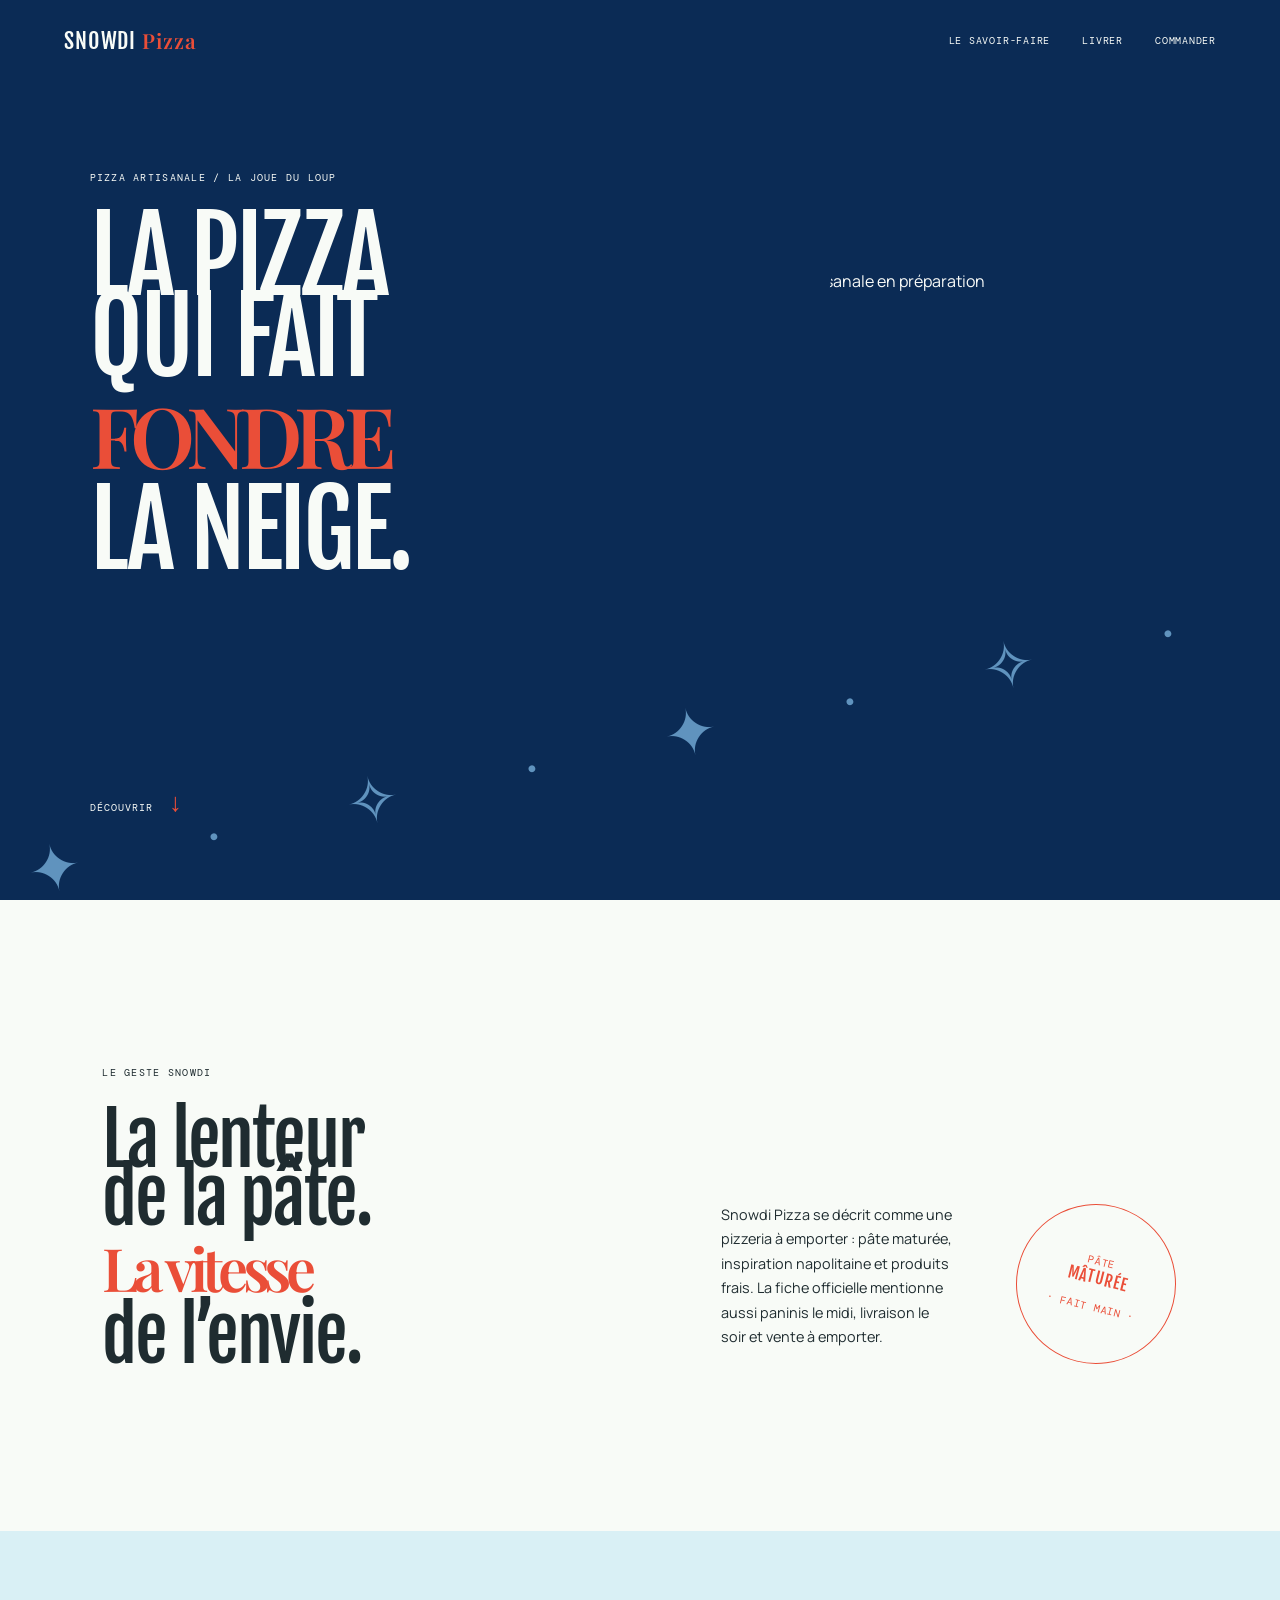
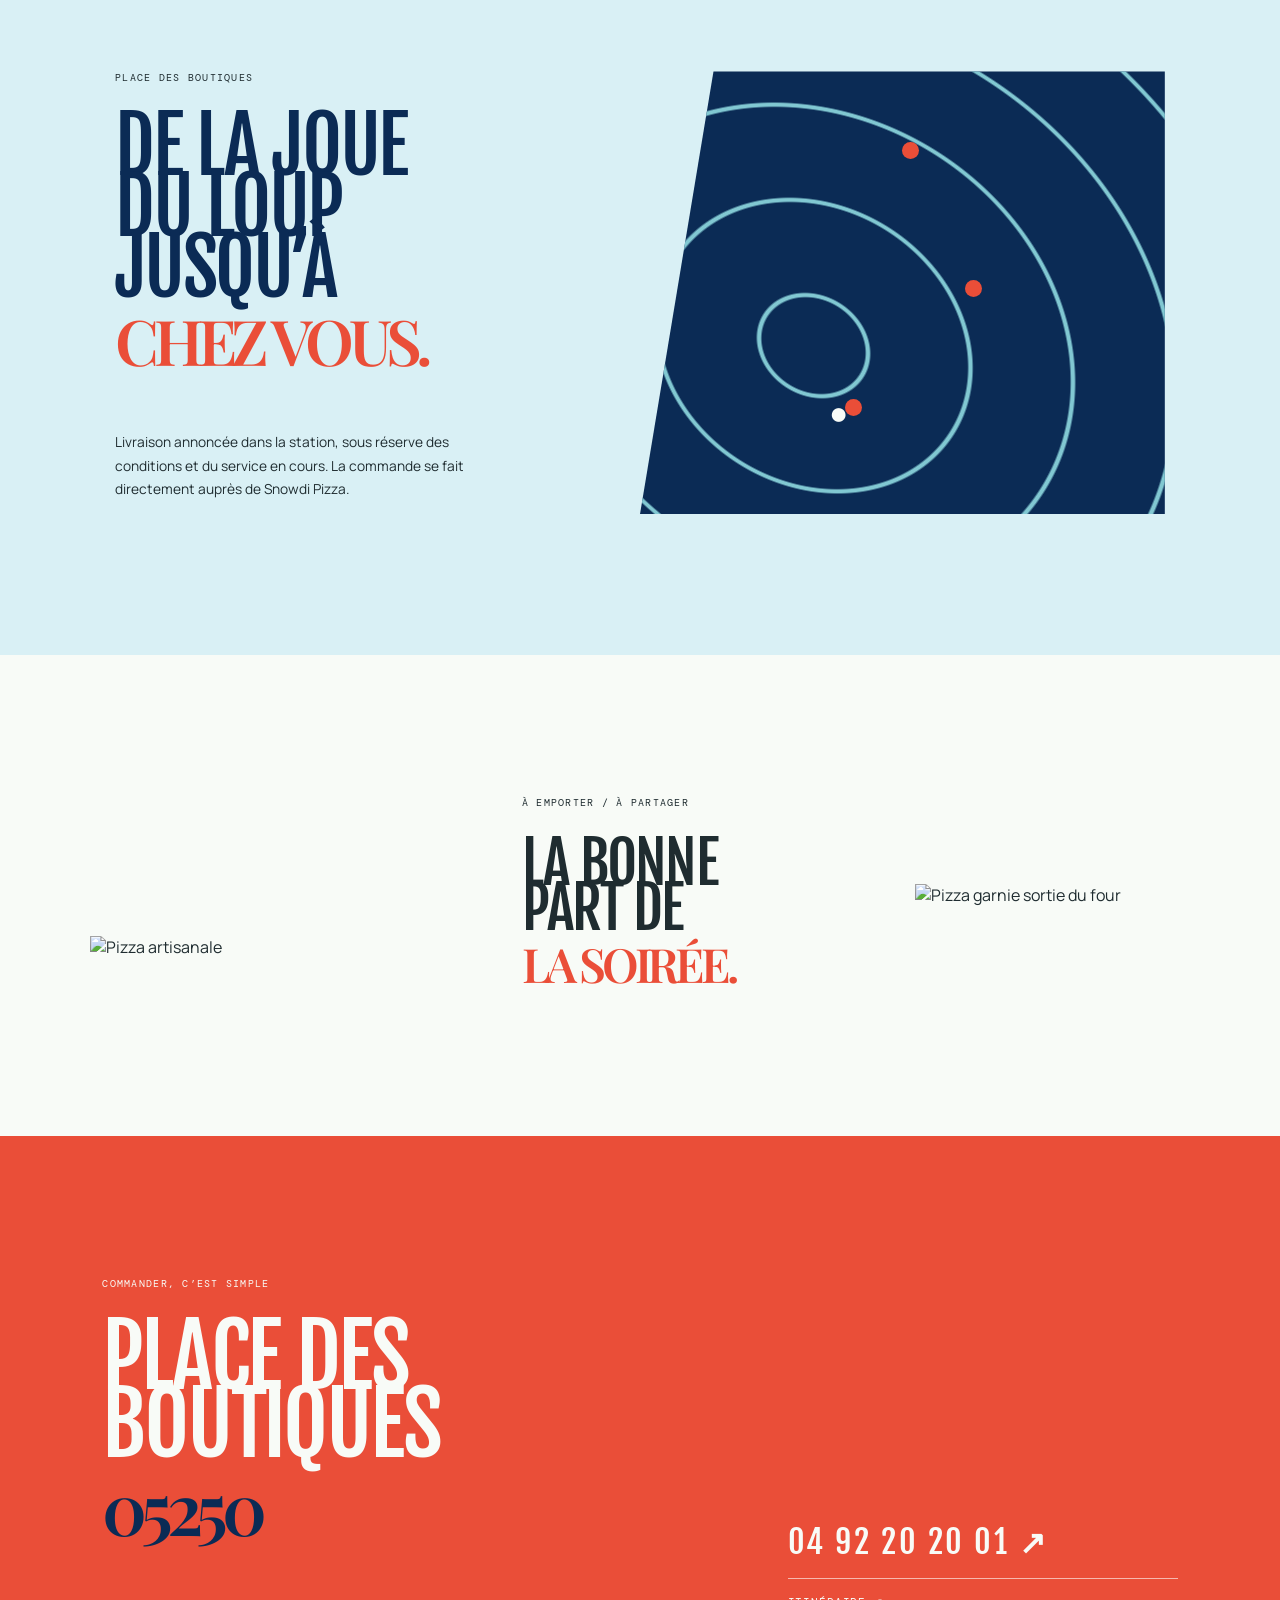
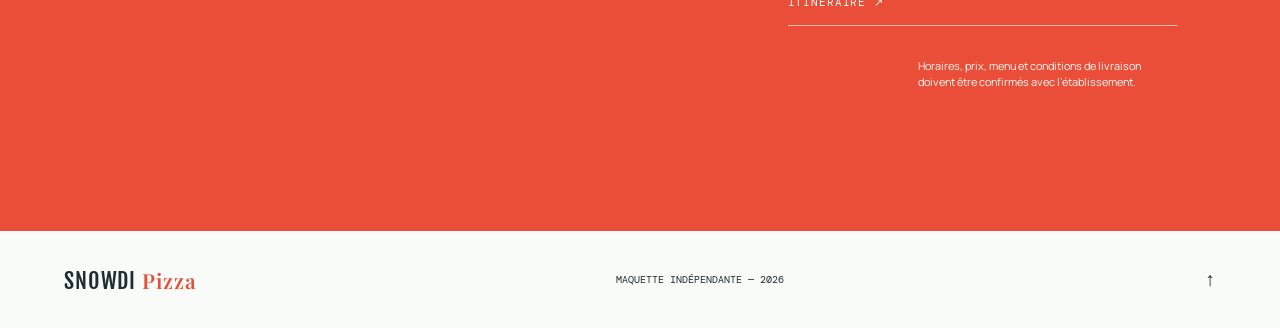
==== index.html @ 5d1d024e "feat: publish Snowdi Pizza independent showcase" ====
<!doctype html><html lang="fr"><head><meta charset="utf-8"><meta name="viewport" content="width=device-width,initial-scale=1"><meta name="description" content="Maquette indépendante Snowdi Pizza, La Joue du Loup."><title>Snowdi Pizza — La Joue du Loup</title><link rel="preconnect" href="https://images.unsplash.com"><link rel="preconnect" href="https://fonts.googleapis.com"><link rel="preconnect" href="https://fonts.gstatic.com" crossorigin><link href="https://fonts.googleapis.com/css2?family=DM+Mono&family=Fjalla+One&family=Manrope:wght@400;600;800&family=Playfair+Display:ital,wght@0,500;1,600&display=swap" rel="stylesheet"><link rel="stylesheet" href="style.css"></head><body><header><a class="logo" href="#top">SNOWDI <i>Pizza</i></a><button aria-controls="nav" aria-expanded="false">☰</button><nav id="nav"><a href="#savoir">Le savoir-faire</a><a href="#livrer">Livrer</a><a href="#contact">Commander</a></nav></header><main id="top"><section class="hero"><div class="snowflakes" aria-hidden="true">✦　·　✧　·　✦　·　✧　·　✦</div><p class="tag">PIZZA ARTISANALE / LA JOUE DU LOUP</p><h1>LA PIZZA<br>QUI FAIT<br><em>FONDRE</em><br>LA NEIGE.</h1><figure><img src="https://images.unsplash.com/photo-1579751626657-72bc17010498?auto=format&fit=crop&w=1500&q=85" alt="Pizza artisanale en préparation" fetchpriority="high"></figure><a href="#savoir">Découvrir <b>↓</b></a></section><section id="savoir" class="craft"><div><p class="tag">LE GESTE SNOWDI</p><h2>La lenteur<br>de la pâte.<br><em>La vitesse</em><br>de l’envie.</h2></div><p>Snowdi Pizza se décrit comme une pizzeria à emporter : pâte maturée, inspiration napolitaine et produits frais. La fiche officielle mentionne aussi paninis le midi, livraison le soir et vente à emporter.</p><div class="stamp">PÂTE<br><b>MÂTURÉE</b><br>· FAIT MAIN ·</div></section><section id="livrer" class="route"><div class="route-copy"><p class="tag">PLACE DES BOUTIQUES</p><h2>DE LA JOUE<br>DU LOUP<br>JUSQU’À<br><em>CHEZ VOUS.</em></h2><p>Livraison annoncée dans la station, sous réserve des conditions et du service en cours. La commande se fait directement auprès de Snowdi Pizza.</p></div><div class="route-lines" aria-hidden="true"><i></i><i></i><i></i><span>●</span></div></section><section class="gallery"><figure><img src="https://images.unsplash.com/photo-1513104890138-7c749659a591?auto=format&fit=crop&w=1200&q=80" alt="Pizza artisanale" loading="lazy"></figure><div><p class="tag">À EMPORTER / À PARTAGER</p><h2>LA BONNE<br>PART DE<br><em>LA SOIRÉE.</em></h2></div><figure><img src="https://images.unsplash.com/photo-1574071318508-1cdbab80d002?auto=format&fit=crop&w=1000&q=80" alt="Pizza garnie sortie du four" loading="lazy"></figure></section><section id="contact" class="contact"><p class="tag">COMMANDER, C’EST SIMPLE</p><h2>PLACE DES<br>BOUTIQUES<br><em>05250</em></h2><a href="tel:+33492202001">04 92 20 20 01 <b>↗</b></a><a href="https://maps.google.com/?q=Snowdi+Pizza+La+Joue+du+Loup" target="_blank" rel="noopener">Itinéraire ↗</a><p class="note">Horaires, prix, menu et conditions de livraison doivent être confirmés avec l’établissement.</p></section></main><footer><a class="logo" href="#top">SNOWDI <i>Pizza</i></a><p>MAQUETTE INDÉPENDANTE — 2026</p><a href="#top">↑</a></footer><script src="app.js"></script></body></html>
---- style.css ----
:root{--blue:#0b2b55;--ice:#d9f0f5;--white:#f8fbf7;--tomato:#ea4e38;--ink:#1f2c30}*{box-sizing:border-box}html{scroll-behavior:smooth}body{margin:0;background:var(--white);color:var(--ink);font-family:Manrope,sans-serif;overflow-x:hidden}header{position:absolute;z-index:2;width:100%;height:80px;padding:0 5vw;display:flex;justify-content:space-between;align-items:center;color:var(--white)}.logo{font:400 1.35rem Fjalla One,sans-serif;letter-spacing:.04em;text-decoration:none;color:inherit}.logo i{font:600 1.3rem Playfair Display,serif;color:var(--tomato)}nav{display:flex;gap:2rem}nav a{color:inherit;text-decoration:none;font:.61rem "DM Mono",monospace;text-transform:uppercase;letter-spacing:.08em}header button{display:none}.hero{background:var(--blue);color:var(--white);height:100vh;min-height:720px;padding:19vh 7vw;position:relative;overflow:hidden}.tag{font:.61rem "DM Mono",monospace;letter-spacing:.13em;text-transform:uppercase;margin:0 0 2rem}.hero h1,.craft h2,.route h2,.gallery h2,.contact h2{font:400 clamp(3.7rem,8vw,9rem)/.79 Fjalla One,sans-serif;letter-spacing:-.03em;margin:0}.hero h1 em,.craft h2 em,.route h2 em,.gallery h2 em,.contact h2 em{font:600 .82em Playfair Display,serif;color:var(--tomato);letter-spacing:-.09em}.hero figure{position:absolute;right:5vw;bottom:0;margin:0;width:37%;height:70%;clip-path:polygon(19% 0,100% 0,100% 100%,0 100%)}.hero img{height:100%;width:100%;object-fit:cover;filter:saturate(.65)}.hero>a{position:absolute;bottom:9vh;color:var(--white);text-decoration:none;text-transform:uppercase;font:.63rem "DM Mono",monospace;letter-spacing:.1em}.hero>a b{color:var(--tomato);font-size:1.6rem;margin-left:.5rem}.snowflakes{position:absolute;bottom:14%;left:1%;font-size:4rem;letter-spacing:2rem;color:#6093be;white-space:nowrap;transform:rotate(-12deg)}.craft{padding:13vw 8vw;display:grid;grid-template-columns:1.2fr .5fr .35fr;gap:5vw}.craft h2{font-size:clamp(3.4rem,5.7vw,6.3rem)}.craft>p{align-self:end;line-height:1.7;font-size:.9rem}.stamp{border:1px solid var(--tomato);width:160px;height:160px;border-radius:50%;display:grid;place-content:center;text-align:center;color:var(--tomato);font:.65rem "DM Mono",monospace;letter-spacing:.09em;transform:rotate(14deg);align-self:end}.stamp b{font:1rem Fjalla One,sans-serif}.route{padding:11vw 9vw;background:var(--ice);display:grid;grid-template-columns:1fr 1fr;min-height:700px}.route h2{font-size:clamp(3.4rem,6vw,6.8rem);color:var(--blue)}.route-copy>p:last-child{max-width:360px;line-height:1.7;font-size:.86rem;margin-top:3rem}.route-lines{position:relative;background:var(--blue);clip-path:polygon(14% 0,100% 0,100% 100%,0 100%);overflow:hidden}.route-lines:before{content:"";position:absolute;width:180%;height:180%;left:-57%;top:-28%;background:repeating-radial-gradient(ellipse at center,transparent 0 8%,#81c8d2 8.3% 8.7%,transparent 9% 16%);transform:rotate(32deg)}.route-lines i{position:absolute;background:var(--tomato);width:17px;height:17px;border-radius:50%}.route-lines i:nth-child(1){top:16%;left:50%}.route-lines i:nth-child(2){top:47%;left:62%}.route-lines i:nth-child(3){top:74%;left:39%}.route-lines span{position:absolute;color:var(--white);font-size:2rem;top:72%;left:36%}.gallery{padding:11vw 7vw;display:grid;grid-template-columns:1fr .9fr .7fr;gap:3vw;align-items:center}.gallery figure{margin:0}.gallery figure:first-child{margin-top:8vw}.gallery img{width:100%;height:30vw;object-fit:cover}.gallery h2{font-size:clamp(2.9rem,4.5vw,5rem)}.contact{background:var(--tomato);color:var(--white);padding:11vw 8vw;position:relative}.contact h2{font-size:clamp(3.5rem,6.8vw,7.5rem);max-width:750px}.contact h2 em{color:var(--blue)}.contact>a{display:block;color:var(--white);text-decoration:none;border-bottom:1px solid rgba(255,255,255,.6);padding:1rem 0;width:min(390px,100%);font:.67rem "DM Mono",monospace;letter-spacing:.08em;text-transform:uppercase;margin-left:auto}.contact>a:first-of-type{font:2rem Fjalla One,sans-serif;margin-top:-3rem}.note{font-size:.68rem;max-width:260px;line-height:1.5;margin:2rem 0 0 auto}footer{padding:2rem 5vw;display:flex;align-items:center;justify-content:space-between;font:.6rem "DM Mono",monospace}footer>a:last-child{color:inherit;text-decoration:none;font-size:1.2rem}@media(max-width:700px){header{height:65px;padding:0 7vw}header button{display:block;background:none;border:0;color:var(--white);font-size:1rem}nav{display:none;position:absolute;right:0;top:65px;background:var(--blue);padding:2rem;flex-direction:column}nav.open{display:flex}.hero{padding:21vh 7vw}.hero h1{font-size:4.5rem}.hero figure{width:75%;height:42%;right:-7%;opacity:.75}.snowflakes{font-size:2rem;bottom:34%;left:-15%}.craft{display:block;padding:18vw 7vw}.craft h2{font-size:3.8rem}.craft>p{margin:4rem 0}.route{padding:17vw 7vw;display:block}.route h2{font-size:4rem}.route-lines{height:95vw;margin-top:12vw}.gallery{padding:18vw 7vw;grid-template-columns:1fr 1fr;gap:4vw}.gallery img{height:55vw}.gallery div{grid-column:1/3}.gallery h2{font-size:3.7rem}.contact{padding:18vw 7vw}.contact h2{font-size:4rem}.contact>a:first-of-type{margin:12vw 0 0}.note{margin-left:0}footer{display:block;padding:7vw}footer p{margin:1rem 0}}
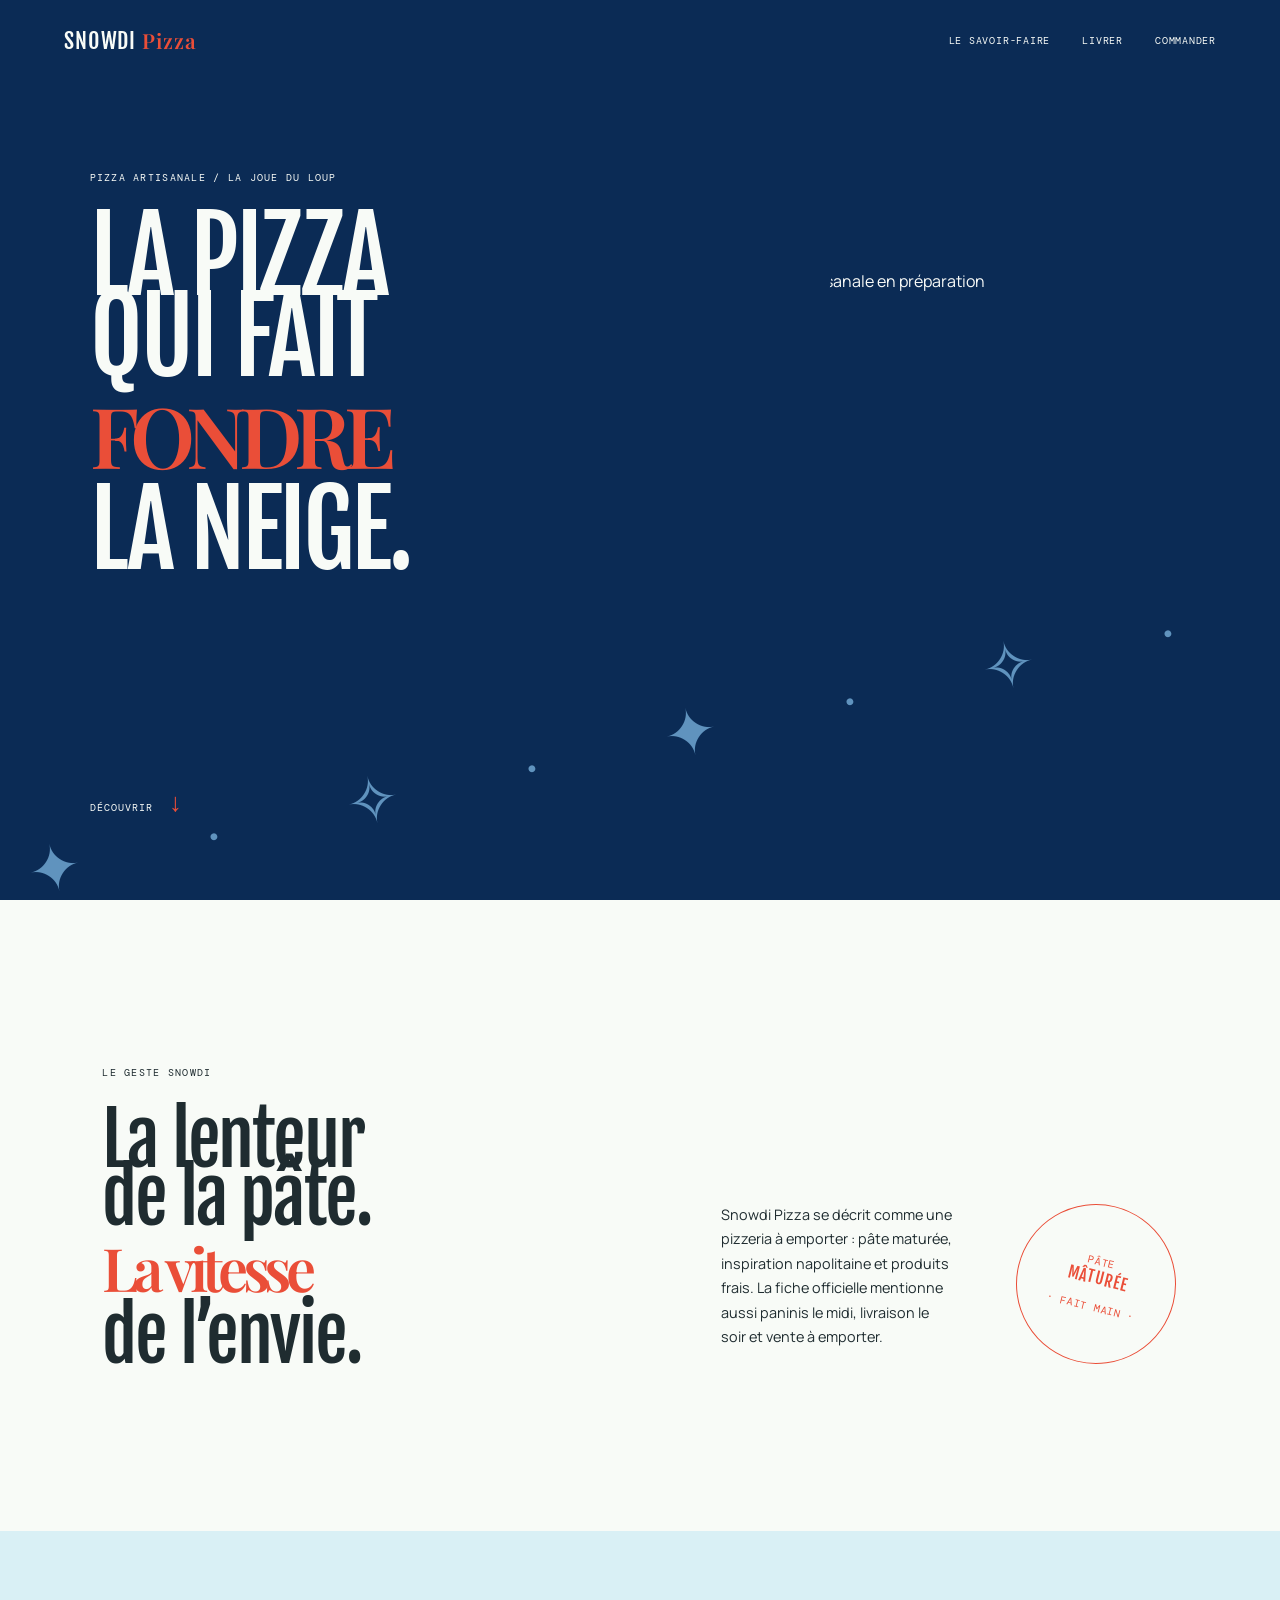
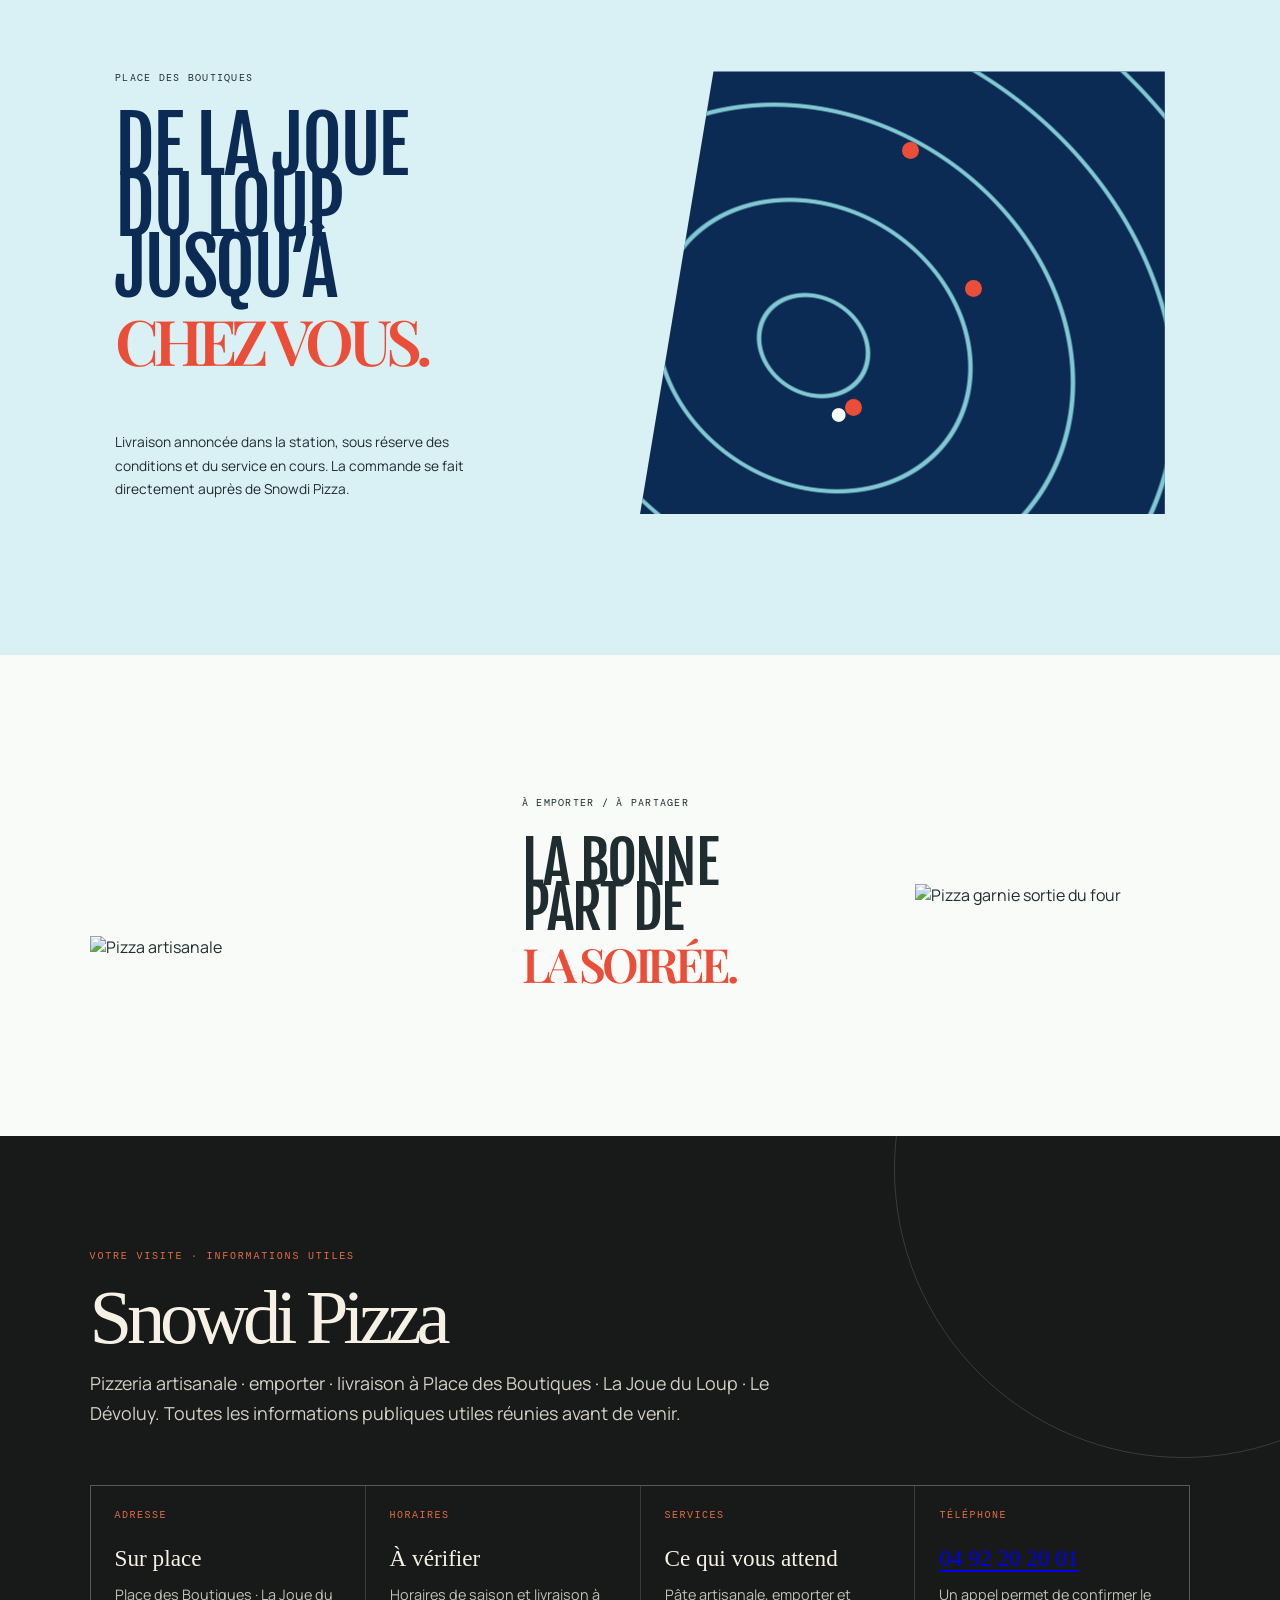
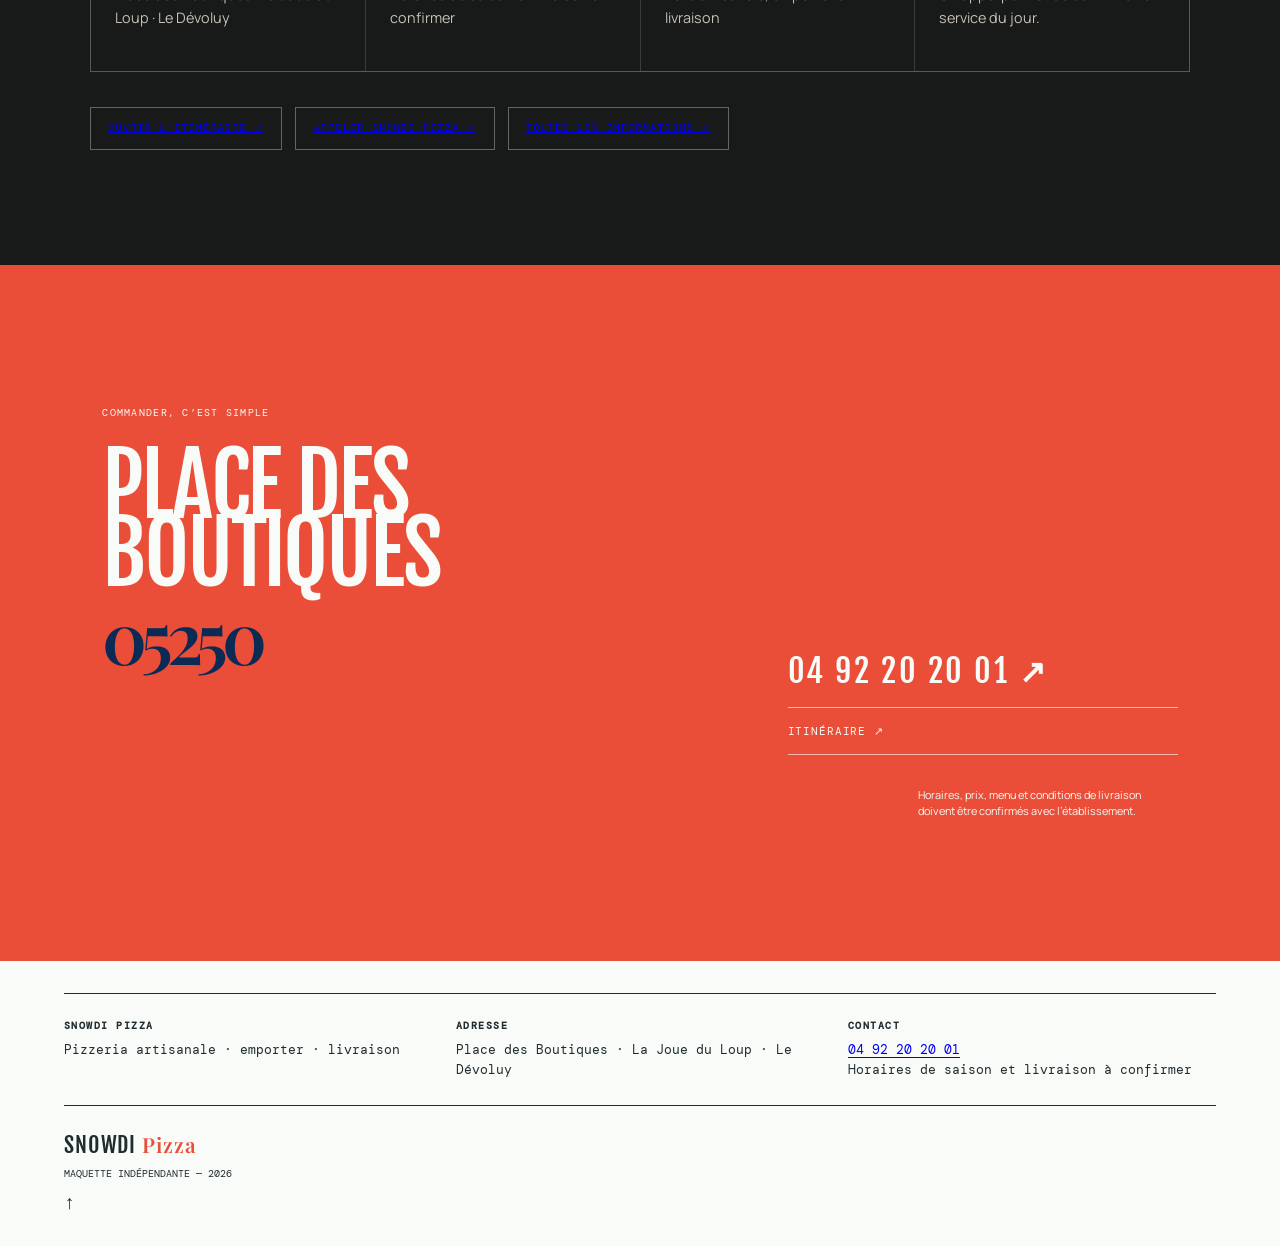
==== commit a0726570: "Complete practical information and local footer" ====
--- a/index.html
+++ b/index.html
@@ -1 +1,119 @@
-<!doctype html><html lang="fr"><head><meta charset="utf-8"><meta name="viewport" content="width=device-width,initial-scale=1"><meta name="description" content="Maquette indépendante Snowdi Pizza, La Joue du Loup."><title>Snowdi Pizza — La Joue du Loup</title><link rel="preconnect" href="https://images.unsplash.com"><link rel="preconnect" href="https://fonts.googleapis.com"><link rel="preconnect" href="https://fonts.gstatic.com" crossorigin><link href="https://fonts.googleapis.com/css2?family=DM+Mono&family=Fjalla+One&family=Manrope:wght@400;600;800&family=Playfair+Display:ital,wght@0,500;1,600&display=swap" rel="stylesheet"><link rel="stylesheet" href="style.css"></head><body><header><a class="logo" href="#top">SNOWDI <i>Pizza</i></a><button aria-controls="nav" aria-expanded="false">☰</button><nav id="nav"><a href="#savoir">Le savoir-faire</a><a href="#livrer">Livrer</a><a href="#contact">Commander</a></nav></header><main id="top"><section class="hero"><div class="snowflakes" aria-hidden="true">✦　·　✧　·　✦　·　✧　·　✦</div><p class="tag">PIZZA ARTISANALE / LA JOUE DU LOUP</p><h1>LA PIZZA<br>QUI FAIT<br><em>FONDRE</em><br>LA NEIGE.</h1><figure><img src="https://images.unsplash.com/photo-1579751626657-72bc17010498?auto=format&fit=crop&w=1500&q=85" alt="Pizza artisanale en préparation" fetchpriority="high"></figure><a href="#savoir">Découvrir <b>↓</b></a></section><section id="savoir" class="craft"><div><p class="tag">LE GESTE SNOWDI</p><h2>La lenteur<br>de la pâte.<br><em>La vitesse</em><br>de l’envie.</h2></div><p>Snowdi Pizza se décrit comme une pizzeria à emporter : pâte maturée, inspiration napolitaine et produits frais. La fiche officielle mentionne aussi paninis le midi, livraison le soir et vente à emporter.</p><div class="stamp">PÂTE<br><b>MÂTURÉE</b><br>· FAIT MAIN ·</div></section><section id="livrer" class="route"><div class="route-copy"><p class="tag">PLACE DES BOUTIQUES</p><h2>DE LA JOUE<br>DU LOUP<br>JUSQU’À<br><em>CHEZ VOUS.</em></h2><p>Livraison annoncée dans la station, sous réserve des conditions et du service en cours. La commande se fait directement auprès de Snowdi Pizza.</p></div><div class="route-lines" aria-hidden="true"><i></i><i></i><i></i><span>●</span></div></section><section class="gallery"><figure><img src="https://images.unsplash.com/photo-1513104890138-7c749659a591?auto=format&fit=crop&w=1200&q=80" alt="Pizza artisanale" loading="lazy"></figure><div><p class="tag">À EMPORTER / À PARTAGER</p><h2>LA BONNE<br>PART DE<br><em>LA SOIRÉE.</em></h2></div><figure><img src="https://images.unsplash.com/photo-1574071318508-1cdbab80d002?auto=format&fit=crop&w=1000&q=80" alt="Pizza garnie sortie du four" loading="lazy"></figure></section><section id="contact" class="contact"><p class="tag">COMMANDER, C’EST SIMPLE</p><h2>PLACE DES<br>BOUTIQUES<br><em>05250</em></h2><a href="tel:+33492202001">04 92 20 20 01 <b>↗</b></a><a href="https://maps.google.com/?q=Snowdi+Pizza+La+Joue+du+Loup" target="_blank" rel="noopener">Itinéraire ↗</a><p class="note">Horaires, prix, menu et conditions de livraison doivent être confirmés avec l’établissement.</p></section></main><footer><a class="logo" href="#top">SNOWDI <i>Pizza</i></a><p>MAQUETTE INDÉPENDANTE — 2026</p><a href="#top">↑</a></footer><script src="app.js"></script></body></html>
+<!doctype html>
+<html lang="fr">
+  <head>
+    <meta charset="utf-8" />
+    <meta name="viewport" content="width=device-width,initial-scale=1" />
+    <meta
+      name="description"
+      content="Maquette indépendante Snowdi Pizza, La Joue du Loup."
+    />
+    <title>Snowdi Pizza — La Joue du Loup</title>
+    <link rel="preconnect" href="https://images.unsplash.com" />
+    <link rel="preconnect" href="https://fonts.googleapis.com" />
+    <link rel="preconnect" href="https://fonts.gstatic.com" crossorigin />
+    <link
+      href="https://fonts.googleapis.com/css2?family=DM+Mono&family=Fjalla+One&family=Manrope:wght@400;600;800&family=Playfair+Display:ital,wght@0,500;1,600&display=swap"
+      rel="stylesheet"
+    />
+    <link rel="stylesheet" href="style.css" />
+  </head>
+  <body>
+    <header>
+      <a class="logo" href="#top">SNOWDI <i>Pizza</i></a
+      ><button aria-controls="nav" aria-expanded="false">☰</button>
+      <nav id="nav">
+        <a href="#savoir">Le savoir-faire</a><a href="#livrer">Livrer</a
+        ><a href="#contact">Commander</a>
+      </nav>
+    </header>
+    <main id="top">
+      <section class="hero">
+        <div class="snowflakes" aria-hidden="true">
+          ✦　·　✧　·　✦　·　✧　·　✦
+        </div>
+        <p class="tag">PIZZA ARTISANALE / LA JOUE DU LOUP</p>
+        <h1>LA PIZZA<br />QUI FAIT<br /><em>FONDRE</em><br />LA NEIGE.</h1>
+        <figure>
+          <img
+            src="https://images.unsplash.com/photo-1579751626657-72bc17010498?auto=format&fit=crop&w=1500&q=85"
+            alt="Pizza artisanale en préparation"
+            fetchpriority="high"
+          />
+        </figure>
+        <a href="#savoir">Découvrir <b>↓</b></a>
+      </section>
+      <section id="savoir" class="craft">
+        <div>
+          <p class="tag">LE GESTE SNOWDI</p>
+          <h2>
+            La lenteur<br />de la pâte.<br /><em>La vitesse</em><br />de
+            l’envie.
+          </h2>
+        </div>
+        <p>
+          Snowdi Pizza se décrit comme une pizzeria à emporter : pâte maturée,
+          inspiration napolitaine et produits frais. La fiche officielle
+          mentionne aussi paninis le midi, livraison le soir et vente à
+          emporter.
+        </p>
+        <div class="stamp">PÂTE<br /><b>MÂTURÉE</b><br />· FAIT MAIN ·</div>
+      </section>
+      <section id="livrer" class="route">
+        <div class="route-copy">
+          <p class="tag">PLACE DES BOUTIQUES</p>
+          <h2>DE LA JOUE<br />DU LOUP<br />JUSQU’À<br /><em>CHEZ VOUS.</em></h2>
+          <p>
+            Livraison annoncée dans la station, sous réserve des conditions et
+            du service en cours. La commande se fait directement auprès de
+            Snowdi Pizza.
+          </p>
+        </div>
+        <div class="route-lines" aria-hidden="true">
+          <i></i><i></i><i></i><span>●</span>
+        </div>
+      </section>
+      <section class="gallery">
+        <figure>
+          <img
+            src="https://images.unsplash.com/photo-1513104890138-7c749659a591?auto=format&fit=crop&w=1200&q=80"
+            alt="Pizza artisanale"
+            loading="lazy"
+          />
+        </figure>
+        <div>
+          <p class="tag">À EMPORTER / À PARTAGER</p>
+          <h2>LA BONNE<br />PART DE<br /><em>LA SOIRÉE.</em></h2>
+        </div>
+        <figure>
+          <img
+            src="https://images.unsplash.com/photo-1574071318508-1cdbab80d002?auto=format&fit=crop&w=1000&q=80"
+            alt="Pizza garnie sortie du four"
+            loading="lazy"
+          />
+        </figure>
+      </section>
+      <section id="contact" class="contact">
+        <p class="tag">COMMANDER, C’EST SIMPLE</p>
+        <h2>PLACE DES<br />BOUTIQUES<br /><em>05250</em></h2>
+        <a href="tel:+33492202001">04 92 20 20 01 <b>↗</b></a
+        ><a
+          href="https://maps.google.com/?q=Snowdi+Pizza+La+Joue+du+Loup"
+          target="_blank"
+          rel="noopener"
+          >Itinéraire ↗</a
+        >
+        <p class="note">
+          Horaires, prix, menu et conditions de livraison doivent être confirmés
+          avec l’établissement.
+        </p>
+      </section>
+    </main>
+    <footer>
+      <a class="logo" href="#top">SNOWDI <i>Pizza</i></a>
+      <p>MAQUETTE INDÉPENDANTE — 2026</p>
+      <a href="#top">↑</a>
+    </footer>
+    <script src="app.js"></script>
+<script src="site-enhance.js"></script>
+</body>
+</html>
--- a/style.css
+++ b/style.css
@@ -1 +1,637 @@
-:root{--blue:#0b2b55;--ice:#d9f0f5;--white:#f8fbf7;--tomato:#ea4e38;--ink:#1f2c30}*{box-sizing:border-box}html{scroll-behavior:smooth}body{margin:0;background:var(--white);color:var(--ink);font-family:Manrope,sans-serif;overflow-x:hidden}header{position:absolute;z-index:2;width:100%;height:80px;padding:0 5vw;display:flex;justify-content:space-between;align-items:center;color:var(--white)}.logo{font:400 1.35rem Fjalla One,sans-serif;letter-spacing:.04em;text-decoration:none;color:inherit}.logo i{font:600 1.3rem Playfair Display,serif;color:var(--tomato)}nav{display:flex;gap:2rem}nav a{color:inherit;text-decoration:none;font:.61rem "DM Mono",monospace;text-transform:uppercase;letter-spacing:.08em}header button{display:none}.hero{background:var(--blue);color:var(--white);height:100vh;min-height:720px;padding:19vh 7vw;position:relative;overflow:hidden}.tag{font:.61rem "DM Mono",monospace;letter-spacing:.13em;text-transform:uppercase;margin:0 0 2rem}.hero h1,.craft h2,.route h2,.gallery h2,.contact h2{font:400 clamp(3.7rem,8vw,9rem)/.79 Fjalla One,sans-serif;letter-spacing:-.03em;margin:0}.hero h1 em,.craft h2 em,.route h2 em,.gallery h2 em,.contact h2 em{font:600 .82em Playfair Display,serif;color:var(--tomato);letter-spacing:-.09em}.hero figure{position:absolute;right:5vw;bottom:0;margin:0;width:37%;height:70%;clip-path:polygon(19% 0,100% 0,100% 100%,0 100%)}.hero img{height:100%;width:100%;object-fit:cover;filter:saturate(.65)}.hero>a{position:absolute;bottom:9vh;color:var(--white);text-decoration:none;text-transform:uppercase;font:.63rem "DM Mono",monospace;letter-spacing:.1em}.hero>a b{color:var(--tomato);font-size:1.6rem;margin-left:.5rem}.snowflakes{position:absolute;bottom:14%;left:1%;font-size:4rem;letter-spacing:2rem;color:#6093be;white-space:nowrap;transform:rotate(-12deg)}.craft{padding:13vw 8vw;display:grid;grid-template-columns:1.2fr .5fr .35fr;gap:5vw}.craft h2{font-size:clamp(3.4rem,5.7vw,6.3rem)}.craft>p{align-self:end;line-height:1.7;font-size:.9rem}.stamp{border:1px solid var(--tomato);width:160px;height:160px;border-radius:50%;display:grid;place-content:center;text-align:center;color:var(--tomato);font:.65rem "DM Mono",monospace;letter-spacing:.09em;transform:rotate(14deg);align-self:end}.stamp b{font:1rem Fjalla One,sans-serif}.route{padding:11vw 9vw;background:var(--ice);display:grid;grid-template-columns:1fr 1fr;min-height:700px}.route h2{font-size:clamp(3.4rem,6vw,6.8rem);color:var(--blue)}.route-copy>p:last-child{max-width:360px;line-height:1.7;font-size:.86rem;margin-top:3rem}.route-lines{position:relative;background:var(--blue);clip-path:polygon(14% 0,100% 0,100% 100%,0 100%);overflow:hidden}.route-lines:before{content:"";position:absolute;width:180%;height:180%;left:-57%;top:-28%;background:repeating-radial-gradient(ellipse at center,transparent 0 8%,#81c8d2 8.3% 8.7%,transparent 9% 16%);transform:rotate(32deg)}.route-lines i{position:absolute;background:var(--tomato);width:17px;height:17px;border-radius:50%}.route-lines i:nth-child(1){top:16%;left:50%}.route-lines i:nth-child(2){top:47%;left:62%}.route-lines i:nth-child(3){top:74%;left:39%}.route-lines span{position:absolute;color:var(--white);font-size:2rem;top:72%;left:36%}.gallery{padding:11vw 7vw;display:grid;grid-template-columns:1fr .9fr .7fr;gap:3vw;align-items:center}.gallery figure{margin:0}.gallery figure:first-child{margin-top:8vw}.gallery img{width:100%;height:30vw;object-fit:cover}.gallery h2{font-size:clamp(2.9rem,4.5vw,5rem)}.contact{background:var(--tomato);color:var(--white);padding:11vw 8vw;position:relative}.contact h2{font-size:clamp(3.5rem,6.8vw,7.5rem);max-width:750px}.contact h2 em{color:var(--blue)}.contact>a{display:block;color:var(--white);text-decoration:none;border-bottom:1px solid rgba(255,255,255,.6);padding:1rem 0;width:min(390px,100%);font:.67rem "DM Mono",monospace;letter-spacing:.08em;text-transform:uppercase;margin-left:auto}.contact>a:first-of-type{font:2rem Fjalla One,sans-serif;margin-top:-3rem}.note{font-size:.68rem;max-width:260px;line-height:1.5;margin:2rem 0 0 auto}footer{padding:2rem 5vw;display:flex;align-items:center;justify-content:space-between;font:.6rem "DM Mono",monospace}footer>a:last-child{color:inherit;text-decoration:none;font-size:1.2rem}@media(max-width:700px){header{height:65px;padding:0 7vw}header button{display:block;background:none;border:0;color:var(--white);font-size:1rem}nav{display:none;position:absolute;right:0;top:65px;background:var(--blue);padding:2rem;flex-direction:column}nav.open{display:flex}.hero{padding:21vh 7vw}.hero h1{font-size:4.5rem}.hero figure{width:75%;height:42%;right:-7%;opacity:.75}.snowflakes{font-size:2rem;bottom:34%;left:-15%}.craft{display:block;padding:18vw 7vw}.craft h2{font-size:3.8rem}.craft>p{margin:4rem 0}.route{padding:17vw 7vw;display:block}.route h2{font-size:4rem}.route-lines{height:95vw;margin-top:12vw}.gallery{padding:18vw 7vw;grid-template-columns:1fr 1fr;gap:4vw}.gallery img{height:55vw}.gallery div{grid-column:1/3}.gallery h2{font-size:3.7rem}.contact{padding:18vw 7vw}.contact h2{font-size:4rem}.contact>a:first-of-type{margin:12vw 0 0}.note{margin-left:0}footer{display:block;padding:7vw}footer p{margin:1rem 0}}
+:root {
+  --blue: #0b2b55;
+  --ice: #d9f0f5;
+  --white: #f8fbf7;
+  --tomato: #ea4e38;
+  --ink: #1f2c30;
+}
+* {
+  box-sizing: border-box;
+}
+html {
+  scroll-behavior: smooth;
+}
+body {
+  margin: 0;
+  background: var(--white);
+  color: var(--ink);
+  font-family: Manrope, sans-serif;
+  overflow-x: hidden;
+}
+header {
+  position: absolute;
+  z-index: 2;
+  width: 100%;
+  height: 80px;
+  padding: 0 5vw;
+  display: flex;
+  justify-content: space-between;
+  align-items: center;
+  color: var(--white);
+}
+.logo {
+  font:
+    400 1.35rem Fjalla One,
+    sans-serif;
+  letter-spacing: 0.04em;
+  text-decoration: none;
+  color: inherit;
+}
+.logo i {
+  font:
+    600 1.3rem Playfair Display,
+    serif;
+  color: var(--tomato);
+}
+nav {
+  display: flex;
+  gap: 2rem;
+}
+nav a {
+  color: inherit;
+  text-decoration: none;
+  font:
+    0.61rem "DM Mono",
+    monospace;
+  text-transform: uppercase;
+  letter-spacing: 0.08em;
+}
+header button {
+  display: none;
+}
+.hero {
+  background: var(--blue);
+  color: var(--white);
+  height: 100vh;
+  min-height: 720px;
+  padding: 19vh 7vw;
+  position: relative;
+  overflow: hidden;
+}
+.tag {
+  font:
+    0.61rem "DM Mono",
+    monospace;
+  letter-spacing: 0.13em;
+  text-transform: uppercase;
+  margin: 0 0 2rem;
+}
+.hero h1,
+.craft h2,
+.route h2,
+.gallery h2,
+.contact h2 {
+  font:
+    400 clamp(3.7rem, 8vw, 9rem)/0.79 Fjalla One,
+    sans-serif;
+  letter-spacing: -0.03em;
+  margin: 0;
+}
+.hero h1 em,
+.craft h2 em,
+.route h2 em,
+.gallery h2 em,
+.contact h2 em {
+  font:
+    600 0.82em Playfair Display,
+    serif;
+  color: var(--tomato);
+  letter-spacing: -0.09em;
+}
+.hero figure {
+  position: absolute;
+  right: 5vw;
+  bottom: 0;
+  margin: 0;
+  width: 37%;
+  height: 70%;
+  clip-path: polygon(19% 0, 100% 0, 100% 100%, 0 100%);
+}
+.hero img {
+  height: 100%;
+  width: 100%;
+  object-fit: cover;
+  filter: saturate(0.65);
+}
+.hero > a {
+  position: absolute;
+  bottom: 9vh;
+  color: var(--white);
+  text-decoration: none;
+  text-transform: uppercase;
+  font:
+    0.63rem "DM Mono",
+    monospace;
+  letter-spacing: 0.1em;
+}
+.hero > a b {
+  color: var(--tomato);
+  font-size: 1.6rem;
+  margin-left: 0.5rem;
+}
+.snowflakes {
+  position: absolute;
+  bottom: 14%;
+  left: 1%;
+  font-size: 4rem;
+  letter-spacing: 2rem;
+  color: #6093be;
+  white-space: nowrap;
+  transform: rotate(-12deg);
+}
+.craft {
+  padding: 13vw 8vw;
+  display: grid;
+  grid-template-columns: 1.2fr 0.5fr 0.35fr;
+  gap: 5vw;
+}
+.craft h2 {
+  font-size: clamp(3.4rem, 5.7vw, 6.3rem);
+}
+.craft > p {
+  align-self: end;
+  line-height: 1.7;
+  font-size: 0.9rem;
+}
+.stamp {
+  border: 1px solid var(--tomato);
+  width: 160px;
+  height: 160px;
+  border-radius: 50%;
+  display: grid;
+  place-content: center;
+  text-align: center;
+  color: var(--tomato);
+  font:
+    0.65rem "DM Mono",
+    monospace;
+  letter-spacing: 0.09em;
+  transform: rotate(14deg);
+  align-self: end;
+}
+.stamp b {
+  font:
+    1rem Fjalla One,
+    sans-serif;
+}
+.route {
+  padding: 11vw 9vw;
+  background: var(--ice);
+  display: grid;
+  grid-template-columns: 1fr 1fr;
+  min-height: 700px;
+}
+.route h2 {
+  font-size: clamp(3.4rem, 6vw, 6.8rem);
+  color: var(--blue);
+}
+.route-copy > p:last-child {
+  max-width: 360px;
+  line-height: 1.7;
+  font-size: 0.86rem;
+  margin-top: 3rem;
+}
+.route-lines {
+  position: relative;
+  background: var(--blue);
+  clip-path: polygon(14% 0, 100% 0, 100% 100%, 0 100%);
+  overflow: hidden;
+}
+.route-lines:before {
+  content: "";
+  position: absolute;
+  width: 180%;
+  height: 180%;
+  left: -57%;
+  top: -28%;
+  background: repeating-radial-gradient(
+    ellipse at center,
+    transparent 0 8%,
+    #81c8d2 8.3% 8.7%,
+    transparent 9% 16%
+  );
+  transform: rotate(32deg);
+}
+.route-lines i {
+  position: absolute;
+  background: var(--tomato);
+  width: 17px;
+  height: 17px;
+  border-radius: 50%;
+}
+.route-lines i:nth-child(1) {
+  top: 16%;
+  left: 50%;
+}
+.route-lines i:nth-child(2) {
+  top: 47%;
+  left: 62%;
+}
+.route-lines i:nth-child(3) {
+  top: 74%;
+  left: 39%;
+}
+.route-lines span {
+  position: absolute;
+  color: var(--white);
+  font-size: 2rem;
+  top: 72%;
+  left: 36%;
+}
+.gallery {
+  padding: 11vw 7vw;
+  display: grid;
+  grid-template-columns: 1fr 0.9fr 0.7fr;
+  gap: 3vw;
+  align-items: center;
+}
+.gallery figure {
+  margin: 0;
+}
+.gallery figure:first-child {
+  margin-top: 8vw;
+}
+.gallery img {
+  width: 100%;
+  height: 30vw;
+  object-fit: cover;
+}
+.gallery h2 {
+  font-size: clamp(2.9rem, 4.5vw, 5rem);
+}
+.contact {
+  background: var(--tomato);
+  color: var(--white);
+  padding: 11vw 8vw;
+  position: relative;
+}
+.contact h2 {
+  font-size: clamp(3.5rem, 6.8vw, 7.5rem);
+  max-width: 750px;
+}
+.contact h2 em {
+  color: var(--blue);
+}
+.contact > a {
+  display: block;
+  color: var(--white);
+  text-decoration: none;
+  border-bottom: 1px solid rgba(255, 255, 255, 0.6);
+  padding: 1rem 0;
+  width: min(390px, 100%);
+  font:
+    0.67rem "DM Mono",
+    monospace;
+  letter-spacing: 0.08em;
+  text-transform: uppercase;
+  margin-left: auto;
+}
+.contact > a:first-of-type {
+  font:
+    2rem Fjalla One,
+    sans-serif;
+  margin-top: -3rem;
+}
+.note {
+  font-size: 0.68rem;
+  max-width: 260px;
+  line-height: 1.5;
+  margin: 2rem 0 0 auto;
+}
+footer {
+  padding: 2rem 5vw;
+  display: flex;
+  align-items: center;
+  justify-content: space-between;
+  font:
+    0.6rem "DM Mono",
+    monospace;
+}
+footer > a:last-child {
+  color: inherit;
+  text-decoration: none;
+  font-size: 1.2rem;
+}
+@media (max-width: 700px) {
+  header {
+    height: 65px;
+    padding: 0 7vw;
+  }
+  header button {
+    display: block;
+    background: none;
+    border: 0;
+    color: var(--white);
+    font-size: 1rem;
+  }
+  nav {
+    display: none;
+    position: absolute;
+    right: 0;
+    top: 65px;
+    background: var(--blue);
+    padding: 2rem;
+    flex-direction: column;
+  }
+  nav.open {
+    display: flex;
+  }
+  .hero {
+    padding: 21vh 7vw;
+  }
+  .hero h1 {
+    font-size: 4.5rem;
+  }
+  .hero figure {
+    width: 75%;
+    height: 42%;
+    right: -7%;
+    opacity: 0.75;
+  }
+  .snowflakes {
+    font-size: 2rem;
+    bottom: 34%;
+    left: -15%;
+  }
+  .craft {
+    display: block;
+    padding: 18vw 7vw;
+  }
+  .craft h2 {
+    font-size: 3.8rem;
+  }
+  .craft > p {
+    margin: 4rem 0;
+  }
+  .route {
+    padding: 17vw 7vw;
+    display: block;
+  }
+  .route h2 {
+    font-size: 4rem;
+  }
+  .route-lines {
+    height: 95vw;
+    margin-top: 12vw;
+  }
+  .gallery {
+    padding: 18vw 7vw;
+    grid-template-columns: 1fr 1fr;
+    gap: 4vw;
+  }
+  .gallery img {
+    height: 55vw;
+  }
+  .gallery div {
+    grid-column: 1/3;
+  }
+  .gallery h2 {
+    font-size: 3.7rem;
+  }
+  .contact {
+    padding: 18vw 7vw;
+  }
+  .contact h2 {
+    font-size: 4rem;
+  }
+  .contact > a:first-of-type {
+    margin: 12vw 0 0;
+  }
+  .note {
+    margin-left: 0;
+  }
+  footer {
+    display: block;
+    padding: 7vw;
+  }
+  footer p {
+    margin: 1rem 0;
+  }
+}
+main > section {
+  animation: dough-stretch 0.9s cubic-bezier(0.2, 0.75, 0.2, 1) both;
+}
+main > section:nth-child(2) {
+  animation-delay: 0.1s;
+}
+main > section:nth-child(3) {
+  animation-delay: 0.2s;
+}
+main > section:nth-child(4) {
+  animation-delay: 0.3s;
+}
+a,
+button {
+  transition:
+    transform 0.25s ease,
+    opacity 0.25s ease;
+}
+a:hover,
+button:hover {
+  transform: translateY(-2px);
+}
+@keyframes dough-stretch {
+  from {
+    opacity: 0;
+    transform: translateY(28px);
+  }
+  to {
+    opacity: 1;
+    transform: none;
+  }
+}
+@media (prefers-reduced-motion: reduce) {
+  main > section {
+    animation: none !important;
+  }
+  a,
+  button {
+    transition: none;
+  }
+}
+/* Scroll-driven reveal pattern adapted from https://codepen.io/oscar-jite/pen/qBzwOVq and the IntersectionObserver API. */
+@supports (animation-timeline: view()) {
+  main > section {
+    animation-timeline: view(block);
+    animation-range: entry 0% cover 34%;
+    animation-iteration-count: 1;
+  }
+}
+.site-details {
+  position: relative;
+  z-index: 2;
+  padding: clamp(4.5rem, 9vw, 10rem) clamp(1.25rem, 7vw, 7rem);
+  background: #171a19;
+  color: #f7f1e5;
+  overflow: hidden;
+}
+.site-details:before {
+  content: "";
+  position: absolute;
+  width: 45vw;
+  height: 45vw;
+  border: 1px solid #ffffff25;
+  border-radius: 50%;
+  right: -15vw;
+  top: -20vw;
+  animation: details-orbit 18s linear infinite;
+}
+.site-details-inner {
+  position: relative;
+  max-width: 1200px;
+  margin: auto;
+}
+.site-details-kicker {
+  font:
+    10px/1.2 ui-monospace,
+    monospace;
+  letter-spacing: 0.18em;
+  text-transform: uppercase;
+  color: var(--accent, #e16b45);
+  margin: 0 0 1.5rem;
+}
+.site-details h2 {
+  font:
+    clamp(2.8rem, 6vw, 7rem)/0.82 Georgia,
+    serif;
+  letter-spacing: -0.07em;
+  margin: 0 0 1rem;
+}
+.site-details h2 em {
+  font-style: italic;
+  color: var(--accent, #e16b45);
+}
+.site-details-intro {
+  font-size: clamp(1rem, 1.4vw, 1.3rem);
+  line-height: 1.7;
+  max-width: 720px;
+  color: #d5d0c6;
+}
+.site-details-grid {
+  display: grid;
+  grid-template-columns: repeat(4, 1fr);
+  gap: 1px;
+  margin-top: 3.5rem;
+  border: 1px solid #ffffff26;
+  background: #ffffff26;
+}
+.site-details-card {
+  min-height: 185px;
+  padding: 1.5rem;
+  background: #171a19;
+}
+.site-details-card small {
+  display: block;
+  font:
+    10px ui-monospace,
+    monospace;
+  letter-spacing: 0.15em;
+  text-transform: uppercase;
+  color: var(--accent, #e16b45);
+  margin-bottom: 1.5rem;
+}
+.site-details-card strong {
+  display: block;
+  font:
+    1.45rem Georgia,
+    serif;
+  margin-bottom: 0.7rem;
+}
+.site-details-card p {
+  margin: 0;
+  color: #c5c0b7;
+  line-height: 1.6;
+  font-size: 0.9rem;
+}
+.site-details-card a {
+  text-decoration: underline;
+  text-underline-offset: 4px;
+}
+.site-details-actions {
+  display: flex;
+  flex-wrap: wrap;
+  gap: 0.8rem;
+  margin-top: 2.2rem;
+}
+.site-details-actions a {
+  display: inline-flex;
+  padding: 0.9rem 1.1rem;
+  border: 1px solid #ffffff55;
+  font:
+    10px ui-monospace,
+    monospace;
+  letter-spacing: 0.13em;
+  text-transform: uppercase;
+  transition:
+    transform 0.25s,
+    background 0.25s;
+}
+.site-details-actions a:hover {
+  background: var(--accent, #e16b45);
+  transform: translateY(-3px);
+}
+footer {
+  position: relative;
+  display: block;
+}
+.footer-local {
+  display: grid;
+  grid-template-columns: 1fr 1fr 1fr;
+  gap: 1.5rem;
+  width: 100%;
+  padding: 1.5rem 0;
+  border-top: 1px solid currentColor;
+  border-bottom: 1px solid currentColor;
+  margin-bottom: 1.5rem;
+  font-size: 0.8rem;
+  line-height: 1.6;
+}
+.footer-local strong {
+  display: block;
+  font-size: 0.65rem;
+  letter-spacing: 0.14em;
+  text-transform: uppercase;
+  margin-bottom: 0.35rem;
+}
+.footer-local a {
+  text-decoration: underline;
+  text-underline-offset: 3px;
+}
+@keyframes details-orbit {
+  to {
+    transform: rotate(360deg);
+  }
+}
+@media (max-width: 800px) {
+  .site-details-grid {
+    grid-template-columns: 1fr 1fr;
+  }
+  .site-details-card {
+    min-height: 155px;
+  }
+  .footer-local {
+    grid-template-columns: 1fr;
+  }
+  .site-details {
+    padding: 4.5rem 7vw;
+  }
+}
+@media (max-width: 520px) {
+  .site-details-grid {
+    grid-template-columns: 1fr;
+  }
+  .site-details-card {
+    min-height: 0;
+  }
+  .site-details h2 {
+    font-size: 14vw;
+  }
+}
+@media (prefers-reduced-motion: reduce) {
+  .site-details:before {
+    animation: none;
+  }
+  .site-details-actions a {
+    transition: none;
+  }
+}
